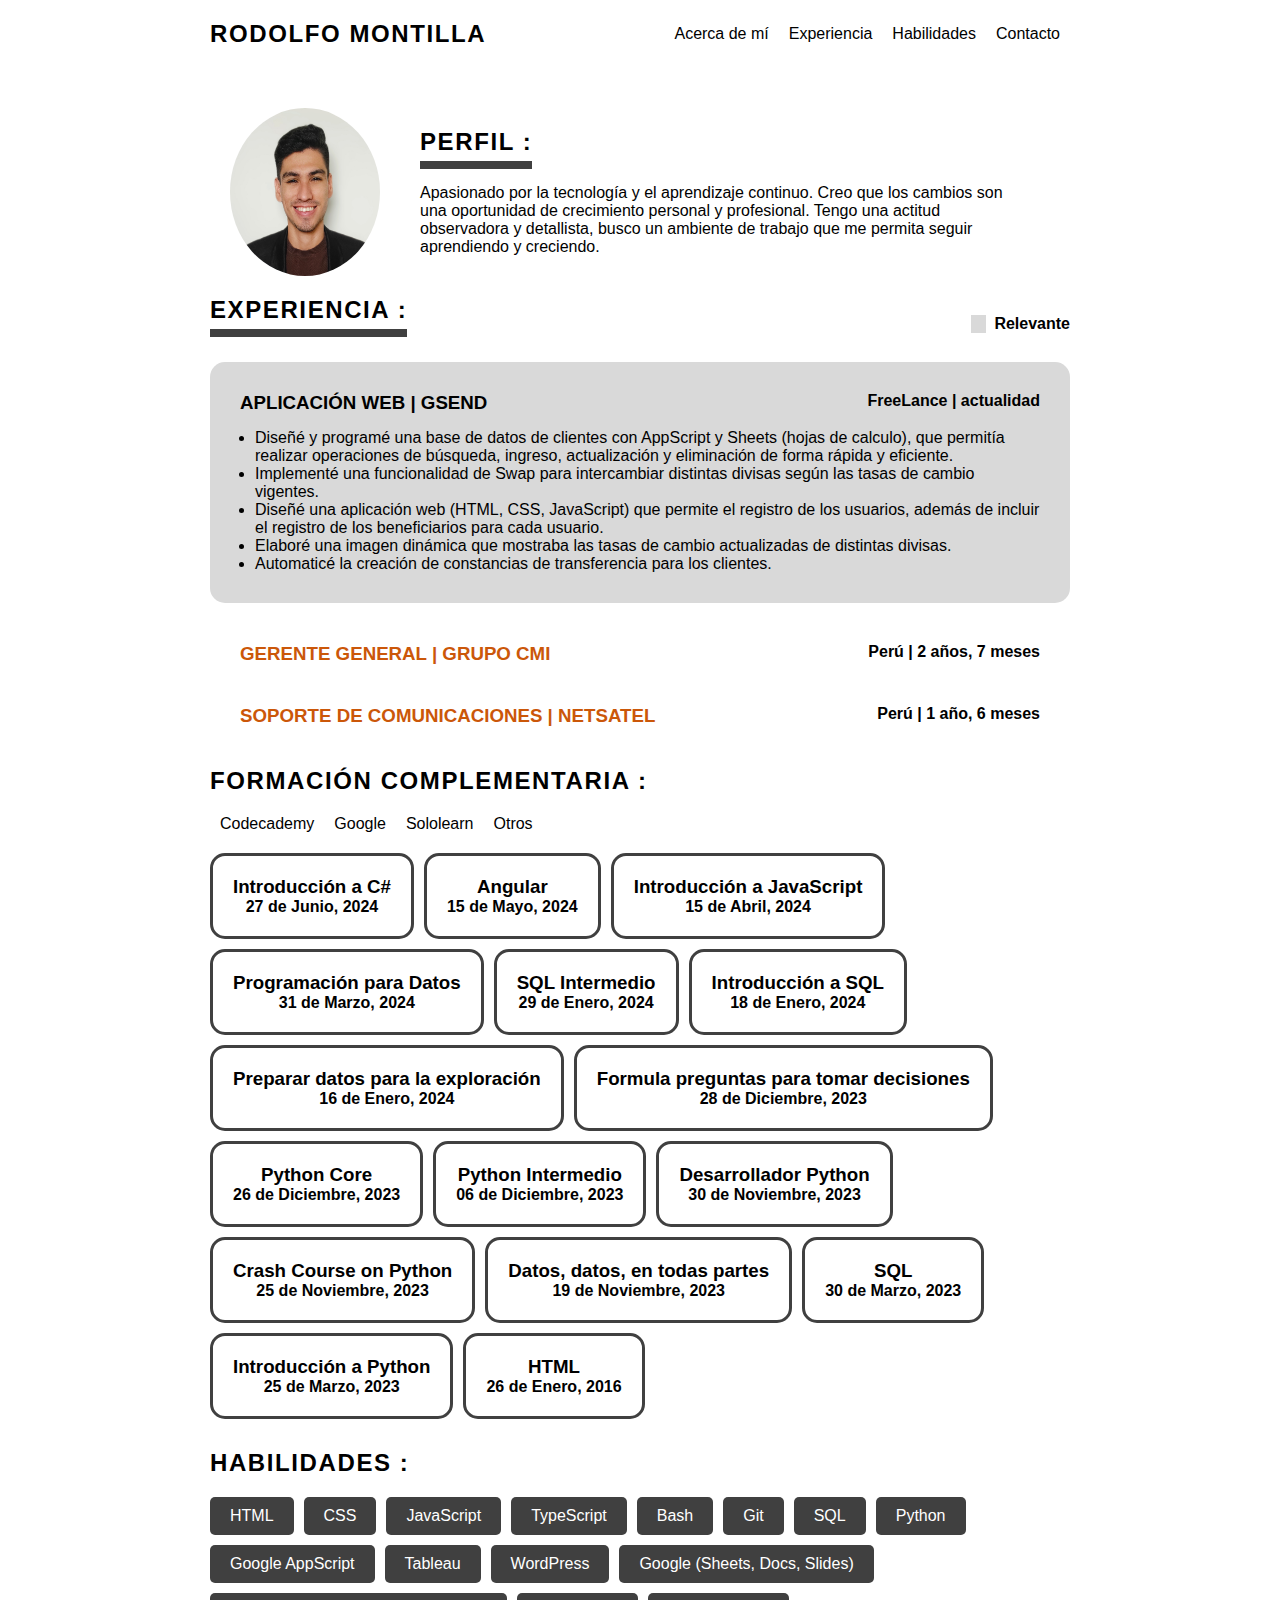
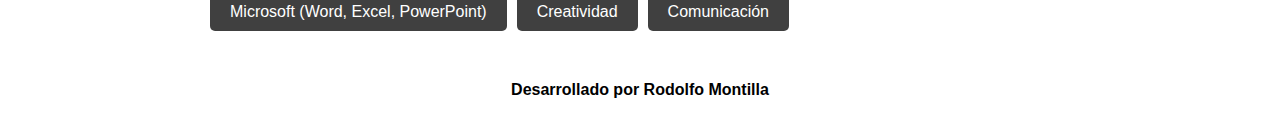
==== index.html @ 0d10281f "v1.0" ====
<!DOCTYPE html>
<html lang="en">
<head>
    <meta charset="UTF-8">
    <meta name="viewport" content="width=device-width, initial-scale=1.0">
    <link rel="stylesheet" href="folder/style.css">
    <script src="script.js" defer></script>
    <title>Portafolio - Rodolfo Montilla</title>
</head>
<body>

    <header>
        <h2 class="logo">Rodolfo Montilla</h2>
        <nav>
            <ul>
                <li>Acerca de mí</li>
                <li>Experiencia</li>
                <li>Habilidades</li>
                <li>Contacto</li>
            </ul>
        </nav>
    </header>

    <main>
        <section id="perfil">
            <div class="container-perfil">
                <img class="foto-perfil" src="folder/images/perfil.jpg" alt="Foto de Perfil de Rodolfo Montilla">
                <div class="texto-perfil">
                    <h2>Perfil  :</h2>
                    <p>Apasionado por la tecnología y el aprendizaje continuo. Creo que los cambios son una oportunidad de crecimiento 
                        personal y profesional. Tengo una actitud observadora y detallista, busco un ambiente de trabajo que me permita 
                        seguir aprendiendo y creciendo.
                    </p>
                </div>
            </div>
        </section>

        <section id="experiencia">
            <div class="container-experiencia">
                <div class="experiencia-relevancia">
                    <h2>Experiencia  :</h2>
                    <h4>Relevante</h4>
                </div>
                <div class="experiencia-profesional relevante">
                    <div class="titulo-experiencia">
                        <h3>Aplicación Web | Gsend</h3>
                        <h4>FreeLance | actualidad</h4>
                    </div>

                    <ul>
                        <li>Diseñé y programé una base de datos de clientes con AppScript y Sheets (hojas
                            de calculo), que permitía realizar operaciones de búsqueda, ingreso,
                            actualización y eliminación de forma rápida y eficiente.</li>
                        <li>Implementé una funcionalidad de Swap para intercambiar distintas divisas
                            según las tasas de cambio vigentes.</li>
                        <li>Diseñé una aplicación web (HTML, CSS, JavaScript) que permite el registro de
                            los usuarios, además de incluir el registro de los beneficiarios para cada usuario.</li>
                        <li>Elaboré una imagen dinámica que mostraba las tasas de cambio actualizadas de
                            distintas divisas.</li>
                        <li>Automaticé la creación de constancias de transferencia para los clientes.</li> 
                    </ul>
                </div>

                <div class="experiencia-profesional">
                    <div class="titulo-experiencia">
                        <h3>Gerente General | Grupo CMI</h3>
                        <h4>Perú | 2 años, 7 meses</h4>
                    </div>

                    <ul>
                        <li>Dirigí la gestión integral de la empresa.</li>
                        <li>Desarrollé la imagen corporativa de la empresa (logo) y el contenido gráfico
                            (Photoshop), creando el sitio web (WordPress, HTML, CSS) y las redes sociales.</li>
                        <li>Controlé los gastos, elaboré cotizaciones, y diseñé una base de datos en hojas
                            de cálculo y formularios de Google Apps con programación en AppScript.</li>
                        <li>Identifiqué y contacté con fabricantes y clientes potenciales.</li>
                        <li>Implementé un sistema de envío automatizado de correos electrónicos.</li> 
                        <li>Analicé oportunidades de crecimiento y diseñé estrategias de marketing.</li> 
                    </ul>
                </div>

                <div class="experiencia-profesional">

                    <div class="titulo-experiencia">
                        <h3>Soporte de Comunicaciones | Netsatel</h3>
                        <h4>Perú | 1 año, 6 meses</h4>
                    </div>
                   
                    <ul>
                        <li>Trabajé como encargado de soporte de redes y telefonía a nivel físico.</li>
                        <li>Atendí, hice seguimiento e informé sobre las incidencias y solicitudes de los
                            usuarios, garantizando su satisfacción.</li>
                        <li>Supervisé el funcionamiento de la red y los equipos telefónicos.</li>
                        <li>Mantuve el orden y la limpieza de los cuartos de comunicaciones de Interbank,
                            siguiendo los protocolos establecidos.</li>
                        <li>Capacité al nuevo personal en el uso de las redes y la telefonía del banco.</li> 
                    </ul>
                </div>
            </div>
        </section>



<section id="complementaria">

    <h2>Formación Complementaria  :</h2>

    <nav id="menu-complementaria">
        <ul>
            <li>Codecademy</li>
            <li>Google</li>
            <li>Sololearn</li>
            <li>Otros</li>
        </ul>
    </nav>
            
    <div class="container-complementaria">
        <a href="#">
            <div class="estudio-complementario">
                <h3>Introducción a C#</h3>
                <h4>27 de Junio, 2024</h4>
            </div>
        </a>

        <a href="#">
            <div class="estudio-complementario">
                <h3>Angular</h3>
                <h4>15 de Mayo, 2024</h4>
            </div>
        </a>

        <a href="#">
            <div class="estudio-complementario">
                <h3>Introducción a JavaScript</h3>
                <h4>15 de Abril, 2024</h4>
            </div>
        </a>

        <a href="#">
            <div class="estudio-complementario">
                <h3>Programación para Datos</h3>
                <h4>31 de Marzo, 2024</h4>
            </div>
        </a>

        <a href="#">
            <div class="estudio-complementario">
                <h3>SQL Intermedio</h3>
                <h4>29 de Enero, 2024</h4>
            </div>
        </a>

        <a href="#">
            <div class="estudio-complementario">
                <h3>Introducción a SQL</h3>
                <h4>18 de Enero, 2024</h4>
            </div>
        </a>

        <a href="#">
            <div class="estudio-complementario">
                <h3>Preparar datos para la exploración</h3>
                <h4>16 de Enero, 2024</h4>
            </div>
        </a>

        <a href="#">
            <div class="estudio-complementario">
                <h3>Formula preguntas para tomar decisiones</h3>
                <h4>28 de Diciembre, 2023</h4>
            </div>
        </a>

        <a href="#">
            <div class="estudio-complementario">
                <h3>Python Core</h3>
                <h4>26 de Diciembre, 2023</h4>
            </div>
        </a>

        <a href="#">
            <div class="estudio-complementario">
                <h3>Python Intermedio</h3>
                <h4>06 de Diciembre, 2023</h4>
            </div>
        </a>

        <a href="#">
            <div class="estudio-complementario">
                <h3>Desarrollador Python</h3>
                <h4>30 de Noviembre, 2023</h4>
            </div>
        </a>

        <a href="#">
            <div class="estudio-complementario">
                <h3>Crash Course on Python</h3>
                <h4>25 de Noviembre, 2023</h4>
            </div>
        </a>

        <a href="#">
            <div class="estudio-complementario">
                <h3>Datos, datos, en todas partes</h3>
                <h4>19 de Noviembre, 2023</h4>
            </div>
        </a>

        <a href="#">
        <div class="estudio-complementario">
            <h3>SQL</h3>
            <h4>30 de Marzo, 2023</h4>  
        </div>
        </a>

        <a href="#">
            <div class="estudio-complementario">
                <h3>Introducción a Python</h3>
                <h4>25 de Marzo, 2023</h4>
            </div>
        </a>

        <a href="#">
        <div class="estudio-complementario">
            <h3>HTML</h3>
            <h4>26 de Enero, 2016</h4>
        </div>
        </a>

    </div>


</section>



        <section id="habilidades">
            <div class="container-habilidades">
                <h2>Habilidades  :</h2>
                <ul>
                    <li>HTML</li>
                    <li>CSS</li>
                    <li>JavaScript</li>
                    <li>TypeScript</li>
                    <li>Bash</li>
                    <li>Git</li>
                    <li>SQL</li>
                    <li>Python</li>
                    <li>Google AppScript</li>
                    <li>Tableau</li>
                    <li>WordPress</li>
                    <li>Google (Sheets, Docs, Slides)</li>
                    <li>Microsoft (Word, Excel, PowerPoint)</li>
                    <li>Creatividad</li>
                    <li>Comunicación</li>
                </ul>
            </div>
        </section>
    </main>

    <footer>
        <h4>Desarrollado por Rodolfo Montilla</h4>
    </footer>

    
</body>
</html>
---- folder/style.css ----
* {
    padding: 0;
    margin: 0;
    box-sizing: border-box;
    font-family: 'Gill Sans', 'Gill Sans MT', Calibri, 'Trebuchet MS', sans-serif;
}

body {
    max-width: 900px;
    margin: 0 auto;
}

main {
    padding: 20px;
}

.logo {
    border-bottom: 0px;
    margin-bottom: 0px;
    padding-bottom: 0px;
}

h2 {
    text-transform: uppercase;
    margin-bottom: 15px;
    display: inline-block;
    letter-spacing: 0.1rem;
    border-bottom: 8px solid #404040;
    padding-bottom: 5px;
}

header {
    display: flex;
    justify-content: space-between;
    padding: 20px;
}

nav {
    align-content: center;
}

header nav ul, 
.container-habilidades ul,
#menu-complementaria ul {
    display: flex;
    list-style: none;
    flex-wrap: wrap;
}

header nav ul li, #menu-complementaria ul li {
    padding: 0px 10px;
    cursor: pointer;
}


#perfil {
    padding: 20px;
}

.container-perfil {
    display: flex;
}

.foto-perfil {
    width: 150px;
    border-radius: 50%;
}

.texto-perfil {
    padding: 20px;
    margin-left: 20px;
}

.titulo-experiencia h3 {
    text-transform: uppercase;
    color: #cb5709;
}

.experiencia-profesional.relevante h3 {
    color: #000;
}

.experiencia-relevancia {
    display: flex;
    justify-content: space-between;
    align-items: center;
}

.experiencia-relevancia  h4 {
    padding-left: 8px;
    border-left: 15px solid #d9d9d9;
}


.titulo-experiencia {
    display: flex;
    justify-content: space-between;
}

.experiencia-profesional {
    padding: 20px 30px;
}

.experiencia-profesional.relevante {
    padding: 30px;
    margin-bottom: 20px;
    margin-top: 10px;
}

.experiencia-profesional.relevante ul {
    display: block;
}

.experiencia-profesional ul {
    margin-left: 15px;
    margin-top: 15px;
}

.relevante, .experiencia-profesional.relevante:hover {
    background-color: #d9d9d9;
    border-radius: 15px;
}

.experiencia-profesional:hover {
    background-color: #f0f0f0;
    border-radius: 15px;
    
}

.experiencia-profesional:hover {
    cursor: pointer;
}

#menu-complementaria {
    margin-bottom: 20px;
}

#complementaria h2 {
    margin-top: 20px;
    border-bottom: 0px;
}

.container-complementaria {
    display: flex;
    flex-wrap: wrap;
}

/* #complementaria h2 {
    display: inline-block;
} */


.estudio-complementario {
    text-align: center;
    padding: 20px;
    border-radius: 15px;
    border: 3px solid #404040;
    margin-right: 10px;
    margin-bottom: 10px;
    cursor: pointer;
}

.container-complementaria a {
    text-decoration: none;
    color: #000;
}




.container-habilidades ul li {
    padding: 10px 20px;
    background-color: #404040;
    border-radius: 5px;
    margin-right: 10px;
    margin-bottom: 10px;
    color: white;
}

.container-habilidades h2 {
    border-bottom: 0px;
    margin-top: 20px;
}

.experiencia-profesional ul {
    display: none;
}


footer {
    text-align: center;
    padding: 20px;
}
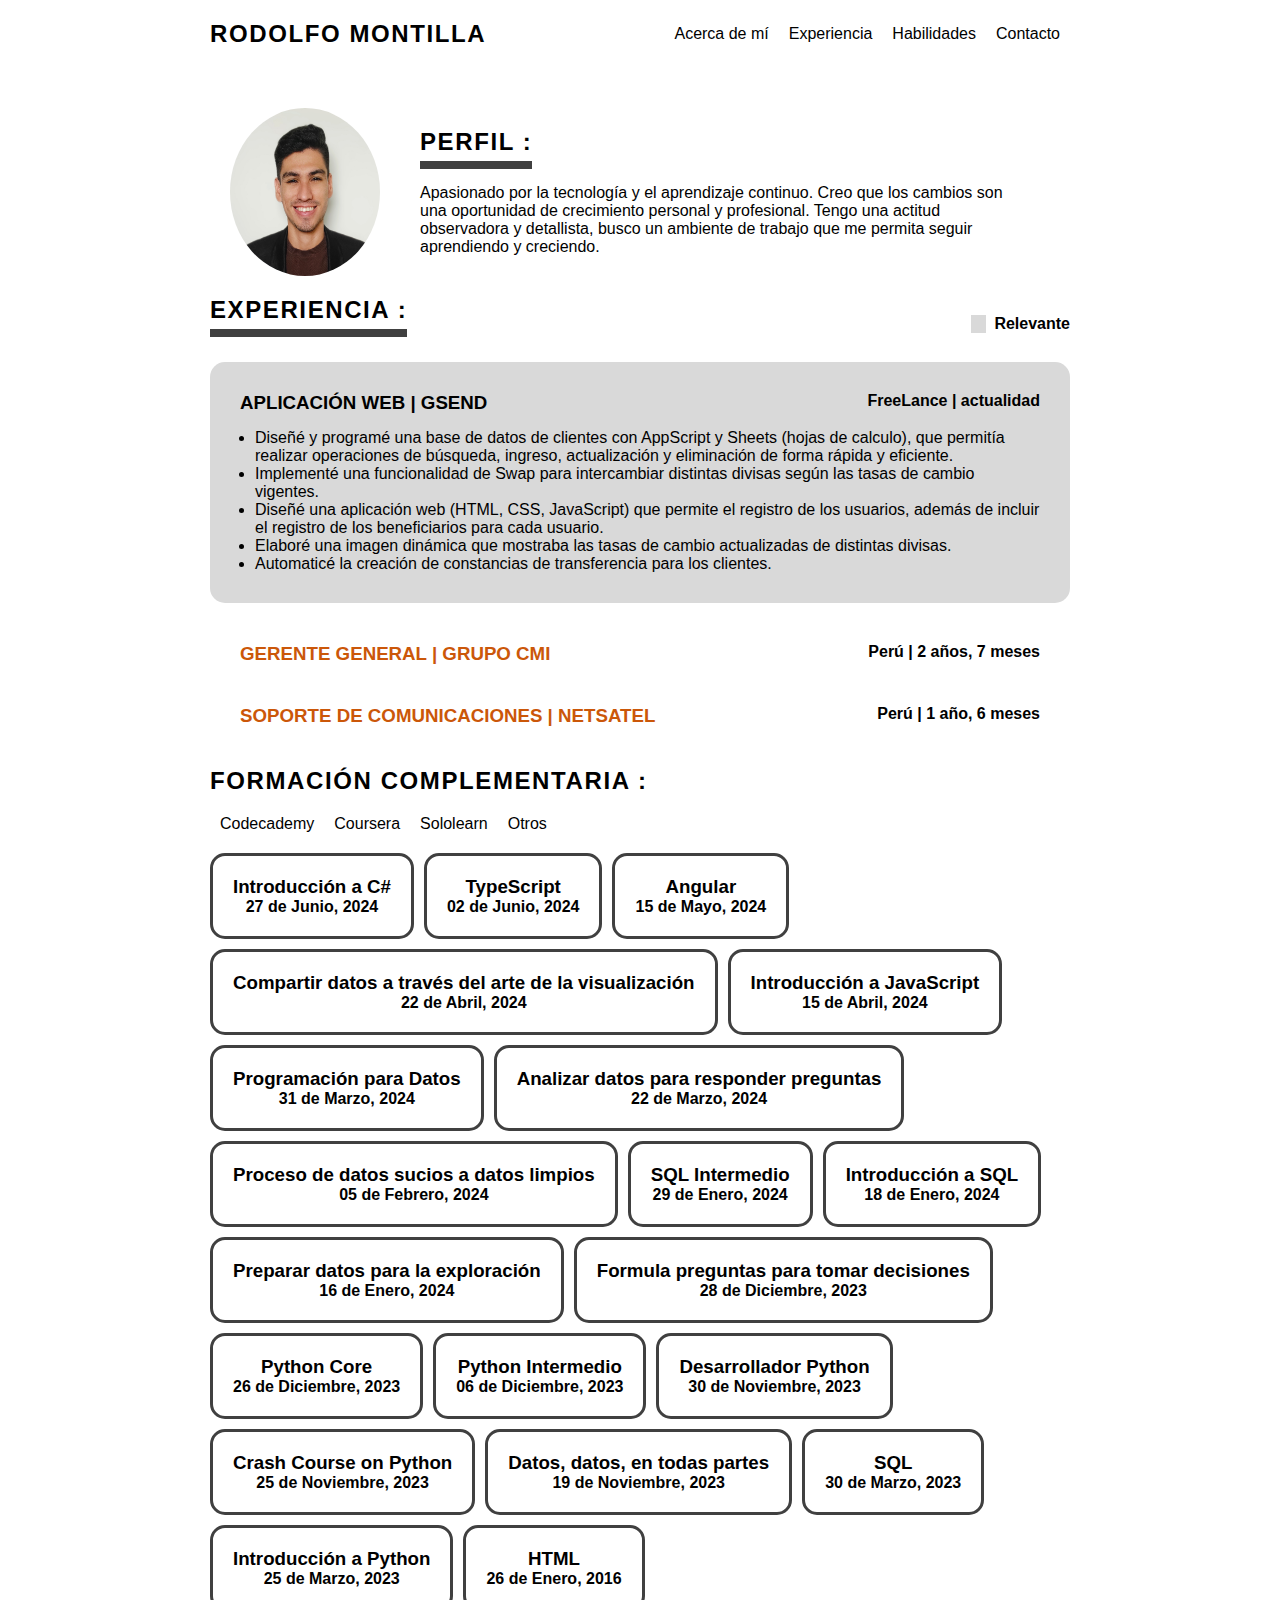
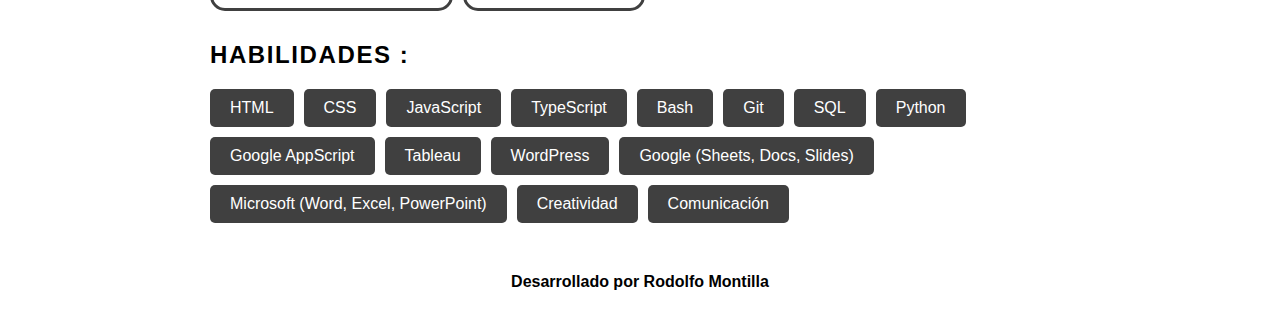
==== commit d6a166fa: "versión 1.1" ====
--- a/index.html
+++ b/index.html
@@ -107,120 +107,148 @@
 
     <nav id="menu-complementaria">
         <ul>
-            <li>Codecademy</li>
-            <li>Google</li>
-            <li>Sololearn</li>
-            <li>Otros</li>
+            <li id="codecademy">Codecademy</li>
+            <li id="coursera">Coursera</li>
+            <li id="sololearn">Sololearn</li>
+            <li id="otros">Otros</li>
         </ul>
     </nav>
             
     <div class="container-complementaria">
-        <a href="#">
+        <a target="_blank" href="https://www.sololearn.com/certificates/CC-EIGSNXME">
             <div class="estudio-complementario">
                 <h3>Introducción a C#</h3>
                 <h4>27 de Junio, 2024</h4>
             </div>
         </a>
 
-        <a href="#">
+        <a target="_blank" href="https://www.codecademy.com/profiles/rodolmontilla/certificates/56fb1e71303e37b643bb1905f31c8a09">
+            <div class="estudio-complementario">
+                <h3>TypeScript</h3>
+                <h4>02 de Junio, 2024</h4>
+            </div>
+        </a>
+
+        <a target="_blank" href="https://www.sololearn.com/certificates/CC-NRD8K6A6">
             <div class="estudio-complementario">
                 <h3>Angular</h3>
                 <h4>15 de Mayo, 2024</h4>
             </div>
         </a>
 
-        <a href="#">
+        <a target="_blank" href="https://www.coursera.org/account/accomplishments/verify/Q3Q726B2TE8D">
+            <div class="estudio-complementario">
+                <h3>Compartir datos a través del arte de la visualización</h3>
+                <h4>22 de Abril, 2024</h4>
+            </div>
+        </a>
+
+        <a target="_blank" href="https://www.sololearn.com/certificates/CC-JFF8JDEP">
             <div class="estudio-complementario">
                 <h3>Introducción a JavaScript</h3>
                 <h4>15 de Abril, 2024</h4>
             </div>
         </a>
 
-        <a href="#">
+        <a target="_blank" href="https://www.sololearn.com/certificates/CC-8ZNQIHUH">
             <div class="estudio-complementario">
                 <h3>Programación para Datos</h3>
                 <h4>31 de Marzo, 2024</h4>
             </div>
         </a>
 
-        <a href="#">
+        <a target="_blank" href="https://www.coursera.org/account/accomplishments/verify/UU84M3MKDEZA">
+            <div class="estudio-complementario">
+                <h3>Analizar datos para responder preguntas</h3>
+                <h4>22 de Marzo, 2024</h4>
+            </div>
+        </a>
+
+        <a target="_blank" href="https://www.coursera.org/account/accomplishments/verify/ZMFV5WSA7Z4N">
+            <div class="estudio-complementario">
+                <h3>Proceso de datos sucios a datos limpios</h3>
+                <h4>05 de Febrero, 2024</h4>
+            </div>
+        </a>
+
+        <a target="_blank" href="https://www.sololearn.com/certificates/CC-ARKXKBQH">
             <div class="estudio-complementario">
                 <h3>SQL Intermedio</h3>
                 <h4>29 de Enero, 2024</h4>
             </div>
         </a>
 
-        <a href="#">
+        <a target="_blank" href="https://www.sololearn.com/certificates/CC-GHW2H26Q">
             <div class="estudio-complementario">
                 <h3>Introducción a SQL</h3>
                 <h4>18 de Enero, 2024</h4>
             </div>
         </a>
 
-        <a href="#">
+        <a target="_blank" href="https://www.coursera.org/account/accomplishments/verify/2D5DKQZBN3AZ">
             <div class="estudio-complementario">
                 <h3>Preparar datos para la exploración</h3>
                 <h4>16 de Enero, 2024</h4>
             </div>
         </a>
 
-        <a href="#">
+        <a target="_blank" href="https://www.coursera.org/account/accomplishments/verify/9M93YSNENLYQ">
             <div class="estudio-complementario">
                 <h3>Formula preguntas para tomar decisiones</h3>
                 <h4>28 de Diciembre, 2023</h4>
             </div>
         </a>
 
-        <a href="#">
+        <a target="_blank" href="https://www.sololearn.com/certificates/CC-SHXHXZAS">
             <div class="estudio-complementario">
                 <h3>Python Core</h3>
                 <h4>26 de Diciembre, 2023</h4>
             </div>
         </a>
 
-        <a href="#">
+        <a target="_blank" href="https://www.sololearn.com/certificates/CC-M4W8SXFF">
             <div class="estudio-complementario">
                 <h3>Python Intermedio</h3>
                 <h4>06 de Diciembre, 2023</h4>
             </div>
         </a>
 
-        <a href="#">
+        <a target="_blank" href="https://www.sololearn.com/certificates/CC-IREGNUO1">
             <div class="estudio-complementario">
                 <h3>Desarrollador Python</h3>
                 <h4>30 de Noviembre, 2023</h4>
             </div>
         </a>
 
-        <a href="#">
+        <a target="_blank" href="https://www.coursera.org/account/accomplishments/verify/JW64PMCECY86">
             <div class="estudio-complementario">
                 <h3>Crash Course on Python</h3>
                 <h4>25 de Noviembre, 2023</h4>
             </div>
         </a>
 
-        <a href="#">
+        <a target="_blank" href="https://www.coursera.org/account/accomplishments/verify/F7FWPYCZB2WH">
             <div class="estudio-complementario">
                 <h3>Datos, datos, en todas partes</h3>
                 <h4>19 de Noviembre, 2023</h4>
             </div>
         </a>
 
-        <a href="#">
+        <a target="_blank" href="https://www.sololearn.com/certificates/CT-8DVIBKUZ">
         <div class="estudio-complementario">
             <h3>SQL</h3>
             <h4>30 de Marzo, 2023</h4>  
         </div>
         </a>
 
-        <a href="#">
+        <a target="_blank" href="https://www.sololearn.com/certificates/CC-JYZOKAPE">
             <div class="estudio-complementario">
                 <h3>Introducción a Python</h3>
                 <h4>25 de Marzo, 2023</h4>
             </div>
         </a>
 
-        <a href="#">
+        <a target="_blank" href="https://www.sololearn.com/certificates/CT-YKANKTVF">
         <div class="estudio-complementario">
             <h3>HTML</h3>
             <h4>26 de Enero, 2016</h4>
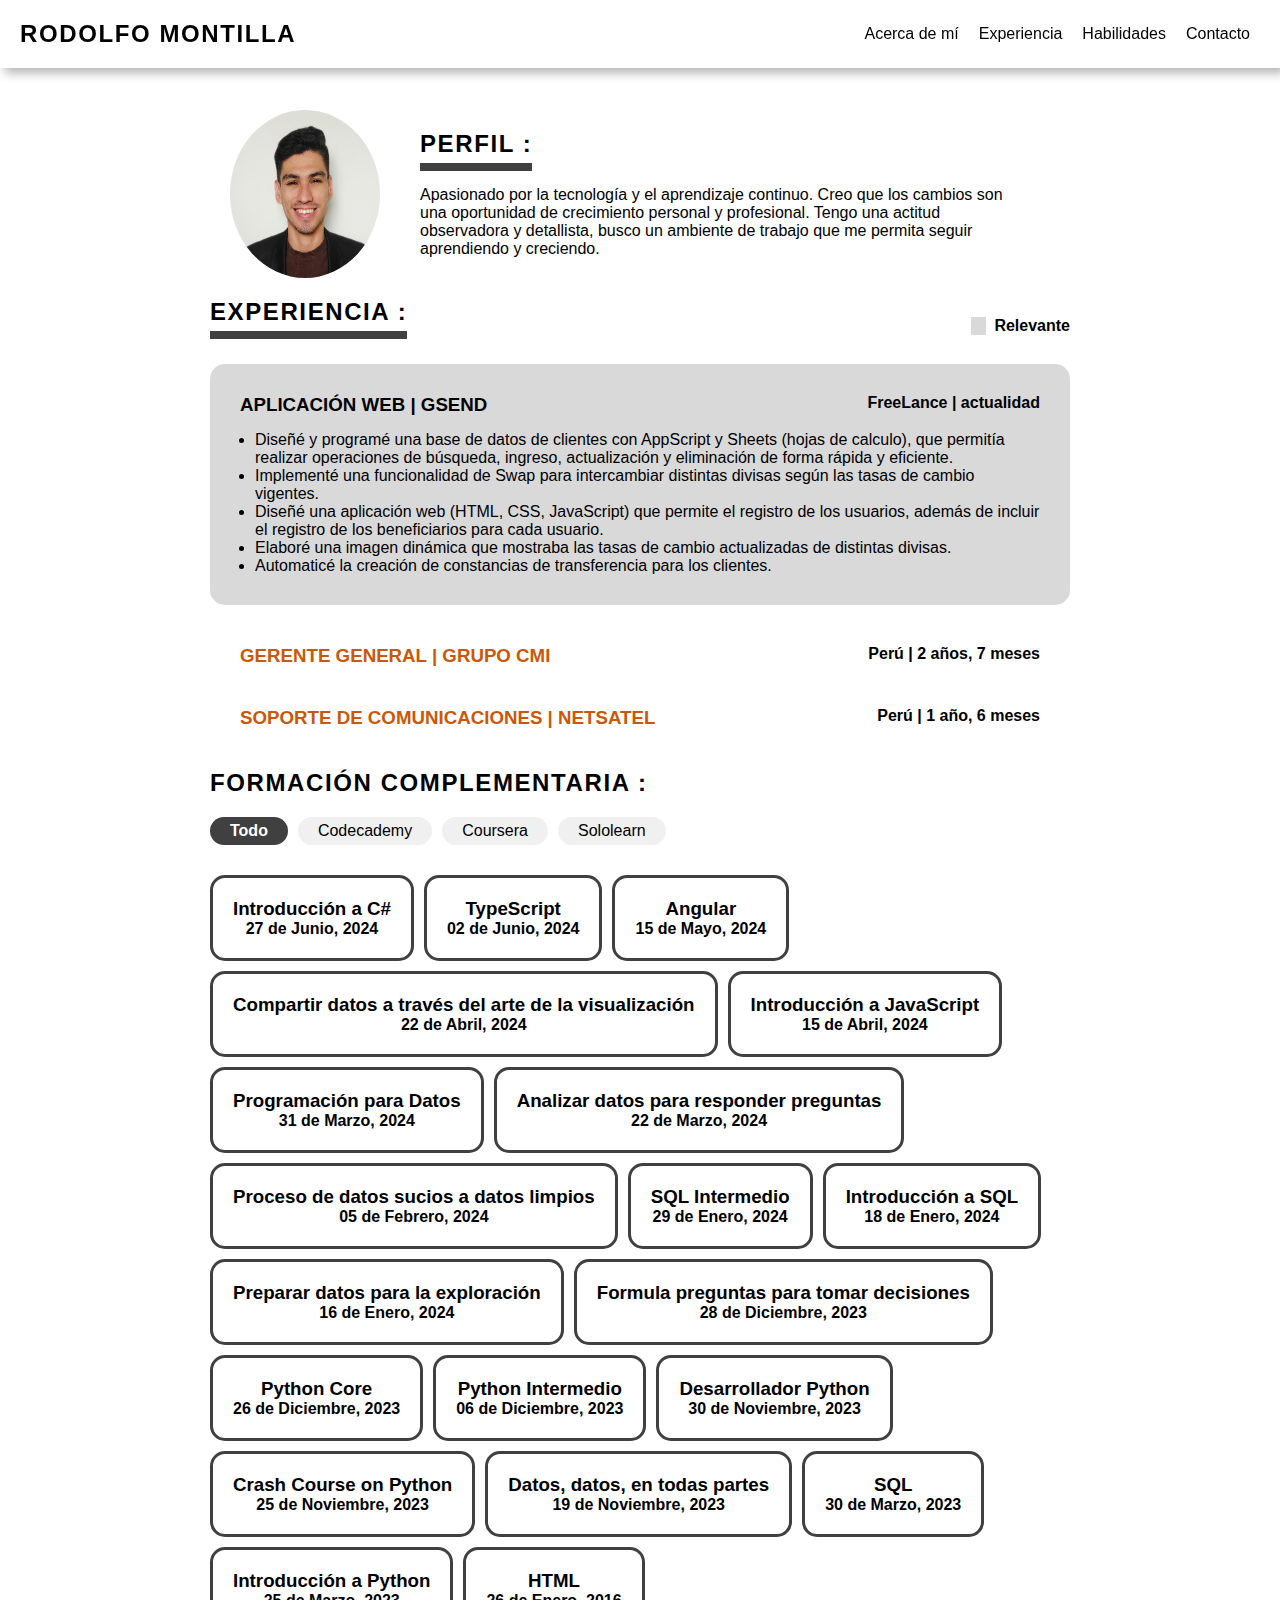
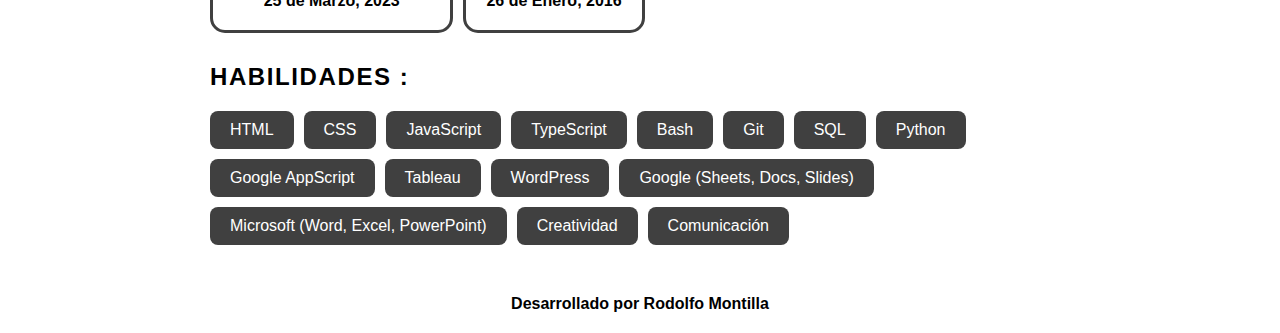
==== commit 07b1b66c: "v1.3 cambios agregados" ====
--- a/index.html
+++ b/index.html
@@ -13,10 +13,10 @@
         <h2 class="logo">Rodolfo Montilla</h2>
         <nav>
             <ul>
-                <li>Acerca de mí</li>
-                <li>Experiencia</li>
-                <li>Habilidades</li>
-                <li>Contacto</li>
+                <a href="#"><li>Acerca de mí</li></a>
+                <a href="#experiencia"><li>Experiencia</li></a>
+                <a href="#habilidades"><li>Habilidades</li></a>
+                <a href="#"><li>Contacto</li></a>
             </ul>
         </nav>
     </header>
@@ -107,10 +107,10 @@
 
     <nav id="menu-complementaria">
         <ul>
-            <li id="codecademy">Codecademy</li>
-            <li id="coursera">Coursera</li>
-            <li id="sololearn">Sololearn</li>
-            <li id="otros">Otros</li>
+            <li id="todo" class="selector-menu">Todo</li>
+            <li id="codecademy" class="no-selector-menu">Codecademy</li>
+            <li id="coursera" class="no-selector-menu">Coursera</li>
+            <li id="sololearn" class="no-selector-menu">Sololearn</li>
         </ul>
     </nav>
             
--- a/folder/style.css
+++ b/folder/style.css
@@ -8,6 +8,8 @@
 body {
     max-width: 900px;
     margin: 0 auto;
+    position: relative;
+    top: 70px;
 }
 
 main {
@@ -33,6 +35,13 @@
     display: flex;
     justify-content: space-between;
     padding: 20px;
+    position: fixed;
+    width: 100%;
+    left: 0;
+    top: 0;
+    background-color: #fff;
+    box-shadow: 5px 5px 10px rgba(0, 0, 0, 0.3);
+    z-index: 100;
 }
 
 nav {
@@ -160,18 +169,35 @@
     cursor: pointer;
 }
 
-.container-complementaria a {
+.container-complementaria a, nav ul a {
     text-decoration: none;
     color: #000;
 }
 
+#menu-complementaria ul li {
+    padding: 5px 20px;
+    /* color: #000; */
+    margin-right: 10px;
+    border-radius: 16px;
+    margin-bottom: 10px;
+}
+
+.selector-menu {
+    color: #fff;
+    background-color: #404040;
+    font-weight: bold;
+}
+
+.no-selector-menu {
+    background-color: #f0f0f0;
+}
 
 
 
 .container-habilidades ul li {
     padding: 10px 20px;
     background-color: #404040;
-    border-radius: 5px;
+    border-radius: 8px;
     margin-right: 10px;
     margin-bottom: 10px;
     color: white;
@@ -193,4 +219,29 @@
 }
 
 
-
+@media only screen and (max-width: 872px){
+    .container-perfil {
+      display: block;
+      text-align: center;
+    }
+
+}
+
+@media only screen and (max-width: 640px){
+    .titulo-experiencia {
+      display: block;
+    }
+    .estudio-complementario h4 {
+        display: none;
+    }
+
+
+
+}
+
+@media only screen and (max-width: 500px){
+    h2 {
+        font-size: 1.3rem;
+    }
+
+}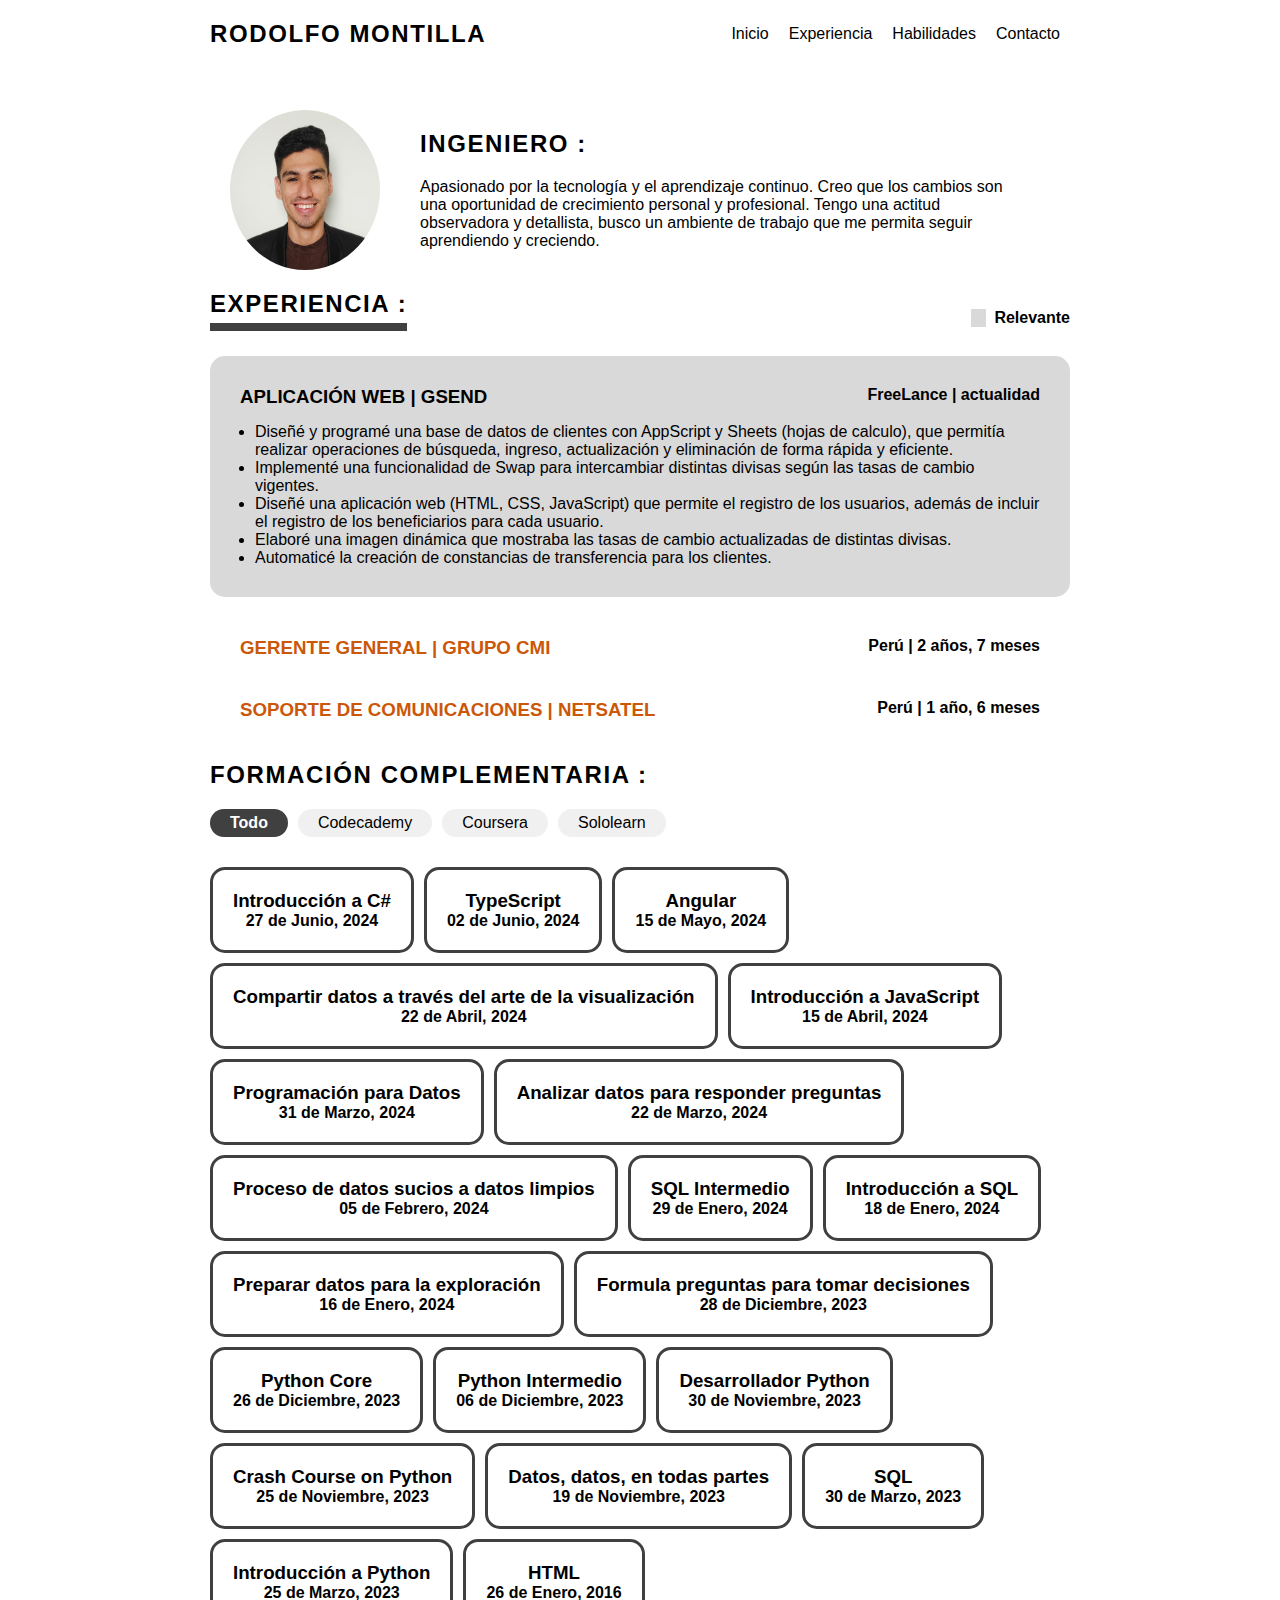
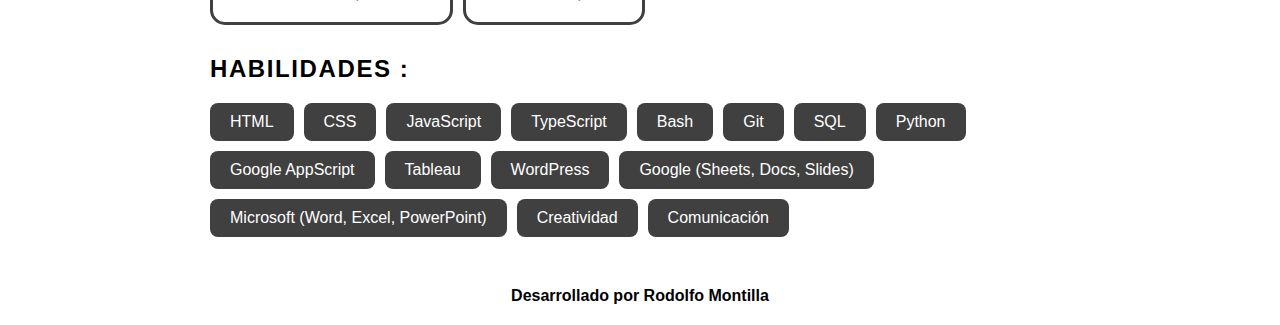
==== commit 308993f7: "v1.4 incluye hoja de contacto" ====
--- a/index.html
+++ b/index.html
@@ -13,10 +13,10 @@
         <h2 class="logo">Rodolfo Montilla</h2>
         <nav>
             <ul>
-                <a href="#"><li>Acerca de mí</li></a>
+                <a href="#"><li>Inicio</li></a>
                 <a href="#experiencia"><li>Experiencia</li></a>
                 <a href="#habilidades"><li>Habilidades</li></a>
-                <a href="#"><li>Contacto</li></a>
+                <a href="contacto.html"><li>Contacto</li></a>
             </ul>
         </nav>
     </header>
@@ -26,7 +26,7 @@
             <div class="container-perfil">
                 <img class="foto-perfil" src="folder/images/perfil.jpg" alt="Foto de Perfil de Rodolfo Montilla">
                 <div class="texto-perfil">
-                    <h2>Perfil  :</h2>
+                    <h2>Ingeniero  :</h2>
                     <p>Apasionado por la tecnología y el aprendizaje continuo. Creo que los cambios son una oportunidad de crecimiento 
                         personal y profesional. Tengo una actitud observadora y detallista, busco un ambiente de trabajo que me permita 
                         seguir aprendiendo y creciendo.
--- a/folder/style.css
+++ b/folder/style.css
@@ -31,21 +31,30 @@
     padding-bottom: 5px;
 }
 
+.texto-perfil h2 {
+    border-bottom: 0px;
+}
+
 header {
     display: flex;
     justify-content: space-between;
     padding: 20px;
     position: fixed;
+    max-width: 900px;
     width: 100%;
-    left: 0;
+    /* left: 0; */
     top: 0;
     background-color: #fff;
-    box-shadow: 5px 5px 10px rgba(0, 0, 0, 0.3);
+    /* box-shadow: 5px 5px 10px rgba(0, 0, 0, 0.3); */
     z-index: 100;
 }
 
 nav {
     align-content: center;
+}
+
+header nav ul li:hover {
+    font-weight: bold;
 }
 
 header nav ul, 
@@ -218,6 +227,46 @@
     padding: 20px;
 }
 
+/* ******************* */
+/* estilos de contacto */
+/* ******************* */
+
+.container-contacto {
+    display: flex;
+    justify-content: space-between;
+    flex-wrap: wrap;
+    margin-top: 20px;
+}
+
+.container-contacto h2 {
+    display: block;
+    width: 100%;
+    text-align: center;
+    border-bottom: 0px;
+}
+
+.container-info {
+    display: flex;
+    margin-right: 20px;
+}
+
+.container-info span {
+    font-size: 50px;
+    padding: 20px;
+    color: #cb5709;
+}
+
+.container-info div {
+    padding: 20px 0px;
+}
+
+.container-info div h3 {
+    font-size: 25px;
+}
+
+.container-info div p {
+    font-size: 18px;
+}
 
 @media only screen and (max-width: 872px){
     .container-perfil {
@@ -225,18 +274,30 @@
       text-align: center;
     }
 
+    .container-info {
+        width: 46%;
+    }
+
 }
 
 @media only screen and (max-width: 640px){
+    header {
+        display: block;
+        text-align: center;
+    }
+    body {
+        top: 100px;
+    }
+    header nav ul {
+        margin-top: 10px;
+        justify-content: center;
+    }
     .titulo-experiencia {
       display: block;
     }
     .estudio-complementario h4 {
         display: none;
     }
-
-
-
 }
 
 @media only screen and (max-width: 500px){
@@ -244,4 +305,21 @@
         font-size: 1.3rem;
     }
 
+}
+
+
+
+/* Media de contacto */
+
+@media only screen and (max-width: 570px){
+    .container-contacto {
+        display: block;
+    }
+    .container-info {
+        width: 100%;
+    }
+    .container-info div h3 {
+        font-size: 20px;
+    }
+
 }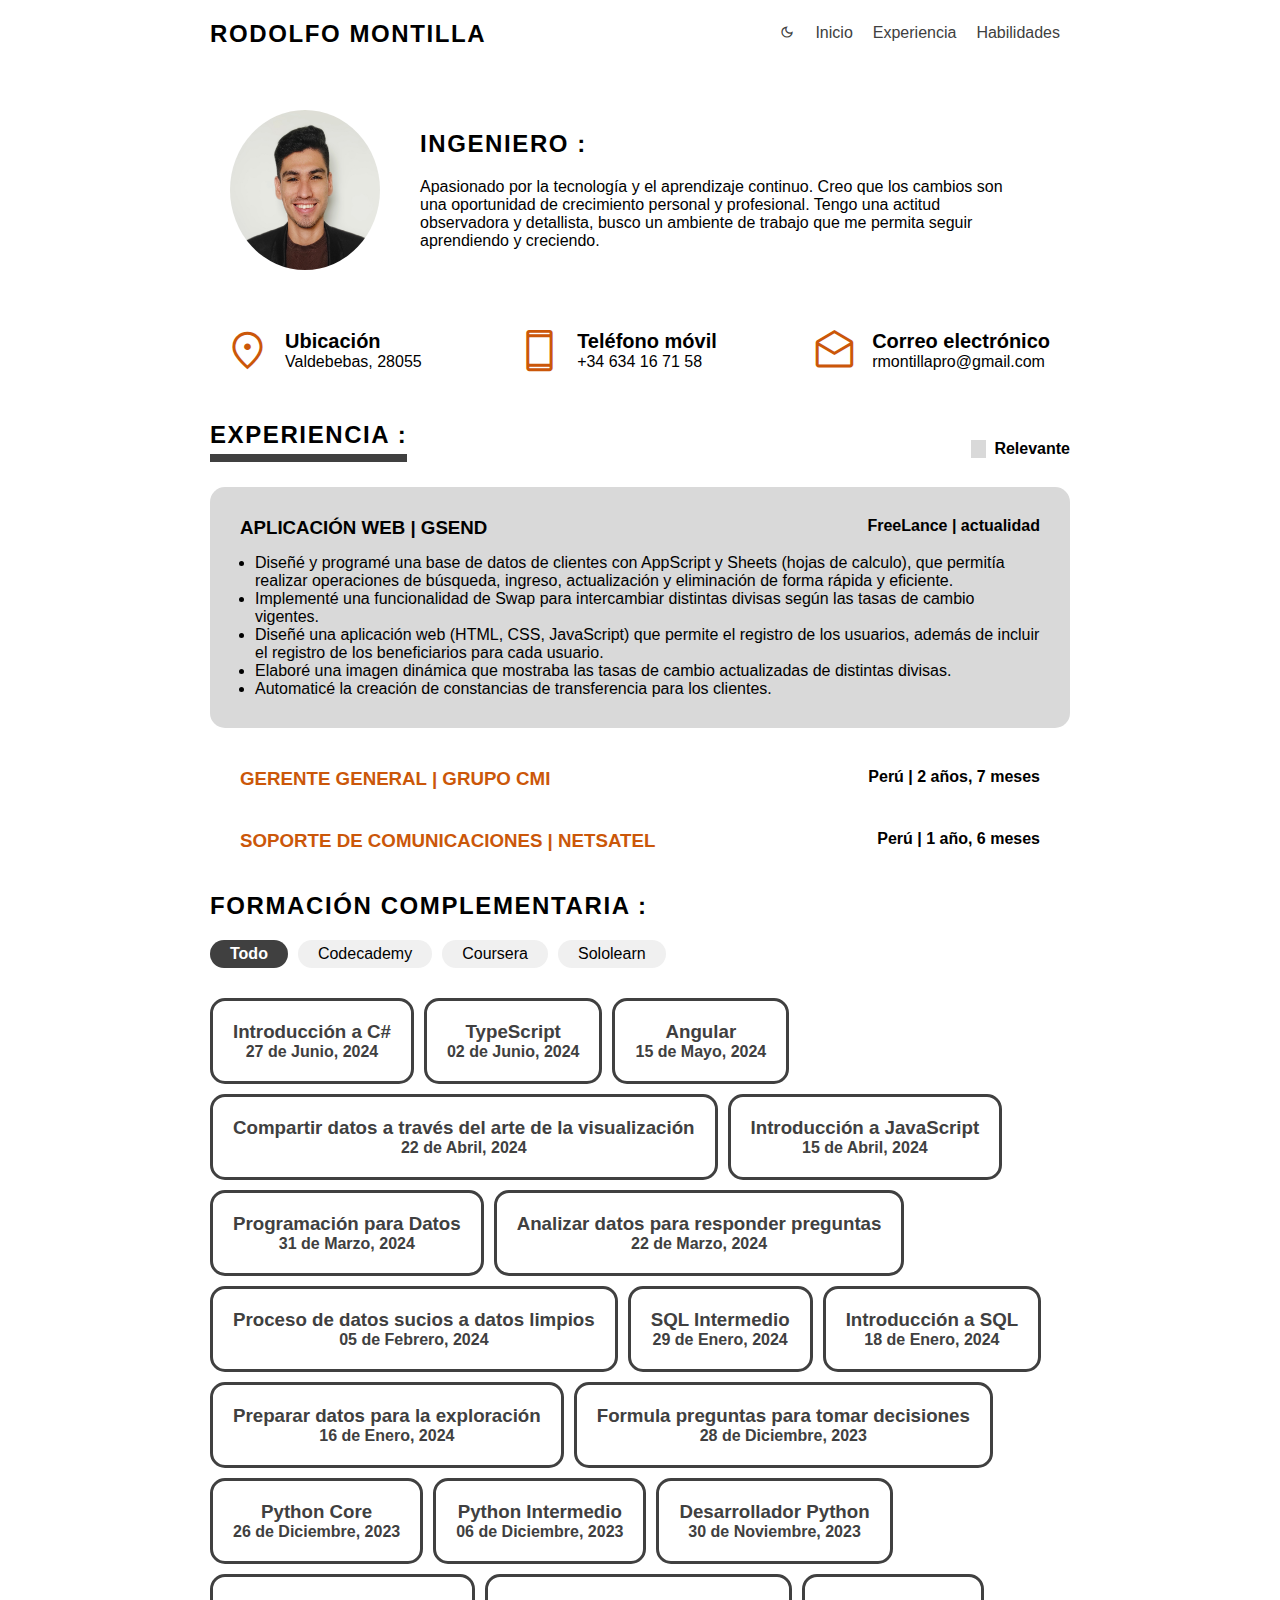
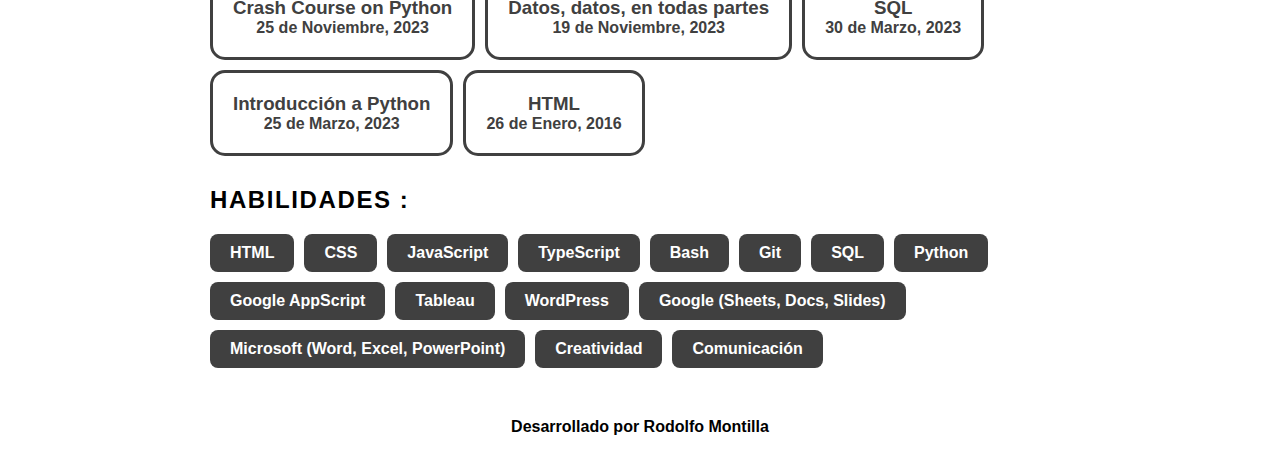
==== commit 8f09c913: "v1.5 se incluye modo oscuro" ====
--- a/index.html
+++ b/index.html
@@ -4,6 +4,7 @@
     <meta charset="UTF-8">
     <meta name="viewport" content="width=device-width, initial-scale=1.0">
     <link rel="stylesheet" href="folder/style.css">
+    <link rel="stylesheet" href="https://fonts.googleapis.com/css2?family=Material+Symbols+Outlined:opsz,wght,FILL,GRAD@20..48,100..700,0..1,-50..200" />
     <script src="script.js" defer></script>
     <title>Portafolio - Rodolfo Montilla</title>
 </head>
@@ -13,10 +14,15 @@
         <h2 class="logo">Rodolfo Montilla</h2>
         <nav>
             <ul>
+                <button id="toggleModeButton" class="material-icons">
+                    <span class="material-symbols-outlined">
+                        dark_mode
+                    </span>
+                </button>
                 <a href="#"><li>Inicio</li></a>
                 <a href="#experiencia"><li>Experiencia</li></a>
                 <a href="#habilidades"><li>Habilidades</li></a>
-                <a href="contacto.html"><li>Contacto</li></a>
+                <!-- <a href="#contacto"><li>Contacto</li></a> -->
             </ul>
         </nav>
     </header>
@@ -32,6 +38,44 @@
                         seguir aprendiendo y creciendo.
                     </p>
                 </div>
+            </div>
+        </section>
+
+        <section id="contacto">
+            <div class="container-contacto">
+
+                <!-- <h2>Información de Contacto</h2> -->
+                
+                <div class="container-info">
+                    <span class="material-symbols-outlined">
+                        location_on
+                    </span>
+                    <div>
+                        <h3>Ubicación</h3>
+                        <p>Valdebebas, 28055</p>
+                    </div>
+                </div>
+
+                <div class="container-info">
+                    <span class="material-symbols-outlined">
+                        smartphone
+                    </span>
+                    <div>
+                        <h3>Teléfono móvil</h3>
+                        <p>+34 634 16 71 58</p>
+                    </div>
+                </div>
+
+                <div class="container-info">
+                    <span class="material-symbols-outlined">
+                        drafts
+                    </span>
+                    <div>
+                        <h3>Correo electrónico</h3>
+                        <p>rmontillapro@gmail.com</p>
+                    </div>
+                </div>
+
             </div>
         </section>
 
--- a/folder/style.css
+++ b/folder/style.css
@@ -1,3 +1,15 @@
+:root {
+    /* variables */
+    --color-fondo: #fff;
+    --color-primario: #404040;
+    --color-secundario: #f0f0f0;
+    --color-relevante: #d9d9d9;
+    --color-texto-selector-menu: #fff;
+    --color-texto-experiencia: #cb5709;
+    --color-texto: #000;
+    --color-texto-fondo: #fff;
+}
+
 * {
     padding: 0;
     margin: 0;
@@ -5,11 +17,31 @@
     font-family: 'Gill Sans', 'Gill Sans MT', Calibri, 'Trebuchet MS', sans-serif;
 }
 
+
+/* Boton de modo oscuro estilos */
+
+/* Estilos generales del botón */
+#toggleModeButton {
+    background-color: transparent;
+    border: none;
+    cursor: pointer;
+    font-size: 16px;
+    color: var(--color-primario); /* Ajusta el color del icono */
+    transition: color 0.3s ease;
+  }
+
+#toggleModeButton .material-symbols-outlined {
+    font-size: 16px;
+    padding: 0px 10px;
+}
+  
 body {
     max-width: 900px;
     margin: 0 auto;
     position: relative;
     top: 70px;
+    background-color: var(--color-fondo);
+    color: var(--color-texto);
 }
 
 main {
@@ -27,7 +59,7 @@
     margin-bottom: 15px;
     display: inline-block;
     letter-spacing: 0.1rem;
-    border-bottom: 8px solid #404040;
+    border-bottom: 8px solid var(--color-primario);
     padding-bottom: 5px;
 }
 
@@ -44,7 +76,7 @@
     width: 100%;
     /* left: 0; */
     top: 0;
-    background-color: #fff;
+    background-color: var(--color-fondo);
     /* box-shadow: 5px 5px 10px rgba(0, 0, 0, 0.3); */
     z-index: 100;
 }
@@ -65,6 +97,10 @@
     flex-wrap: wrap;
 }
 
+header nav ul li {
+    color: var(--color-primario);
+}
+
 header nav ul li, #menu-complementaria ul li {
     padding: 0px 10px;
     cursor: pointer;
@@ -91,11 +127,11 @@
 
 .titulo-experiencia h3 {
     text-transform: uppercase;
-    color: #cb5709;
+    color: var(--color-texto-experiencia);
 }
 
 .experiencia-profesional.relevante h3 {
-    color: #000;
+    color: var(--color-texto);
 }
 
 .experiencia-relevancia {
@@ -106,7 +142,7 @@
 
 .experiencia-relevancia  h4 {
     padding-left: 8px;
-    border-left: 15px solid #d9d9d9;
+    border-left: 15px solid var(--color-relevante);
 }
 
 
@@ -135,12 +171,12 @@
 }
 
 .relevante, .experiencia-profesional.relevante:hover {
-    background-color: #d9d9d9;
+    background-color: var(--color-relevante);
     border-radius: 15px;
 }
 
 .experiencia-profesional:hover {
-    background-color: #f0f0f0;
+    background-color: var(--color-secundario);
     border-radius: 15px;
     
 }
@@ -172,7 +208,7 @@
     text-align: center;
     padding: 20px;
     border-radius: 15px;
-    border: 3px solid #404040;
+    border: 3px solid var(--color-primario);
     margin-right: 10px;
     margin-bottom: 10px;
     cursor: pointer;
@@ -180,7 +216,7 @@
 
 .container-complementaria a, nav ul a {
     text-decoration: none;
-    color: #000;
+    color: var(--color-primario);
 }
 
 #menu-complementaria ul li {
@@ -192,24 +228,25 @@
 }
 
 .selector-menu {
-    color: #fff;
-    background-color: #404040;
+    color: var(--color-texto-selector-menu);
+    background-color: var(--color-primario);
     font-weight: bold;
 }
 
 .no-selector-menu {
-    background-color: #f0f0f0;
+    background-color: var(--color-secundario);
 }
 
 
 
 .container-habilidades ul li {
     padding: 10px 20px;
-    background-color: #404040;
+    background-color: var(--color-primario);
     border-radius: 8px;
     margin-right: 10px;
     margin-bottom: 10px;
-    color: white;
+    color: var(--color-texto-fondo);
+    font-weight: bold;
 }
 
 .container-habilidades h2 {
@@ -236,6 +273,7 @@
     justify-content: space-between;
     flex-wrap: wrap;
     margin-top: 20px;
+    margin-bottom: 30px;
 }
 
 .container-contacto h2 {
@@ -248,12 +286,13 @@
 .container-info {
     display: flex;
     margin-right: 20px;
+    align-items: center;
 }
 
 .container-info span {
-    font-size: 50px;
-    padding: 20px;
-    color: #cb5709;
+    font-size: 45px;
+    padding: 15px;
+    color: var(--color-texto-experiencia);
 }
 
 .container-info div {
@@ -261,11 +300,11 @@
 }
 
 .container-info div h3 {
-    font-size: 25px;
+    font-size: 20px;
 }
 
 .container-info div p {
-    font-size: 18px;
+    font-size: 16px;
 }
 
 @media only screen and (max-width: 872px){
@@ -274,13 +313,20 @@
       text-align: center;
     }
 
-    .container-info {
+    .texto-perfil {
+        margin-left: 0px;
+    }
+
+    .container-contacto {
+        margin-top: 0px;
+    }
+    /* .container-info {
         width: 46%;
-    }
-
-}
-
-@media only screen and (max-width: 640px){
+    } */
+
+}
+
+@media only screen and (max-width: 680px){
     header {
         display: block;
         text-align: center;
@@ -305,6 +351,18 @@
         font-size: 1.3rem;
     }
 
+    .texto-perfil {
+        padding: 20px 0px;
+    }
+
+}
+
+
+@media only screen and (max-width: 400px){
+    header nav ul a, #toggleModeButton {
+        margin-bottom: 10px;
+    }
+
 }
 
 
@@ -312,14 +370,24 @@
 /* Media de contacto */
 
 @media only screen and (max-width: 570px){
-    .container-contacto {
+    /* .container-contacto {
         display: block;
-    }
-    .container-info {
+    } */
+    /* .container-info {
         width: 100%;
-    }
+    } */
     .container-info div h3 {
         font-size: 20px;
     }
 
+}
+
+@media only screen and (max-width: 480px){
+    .container-contacto {
+        margin-left: 20px;
+    }
+    /* .container-info {
+        width: 100%;
+    } */
+
 }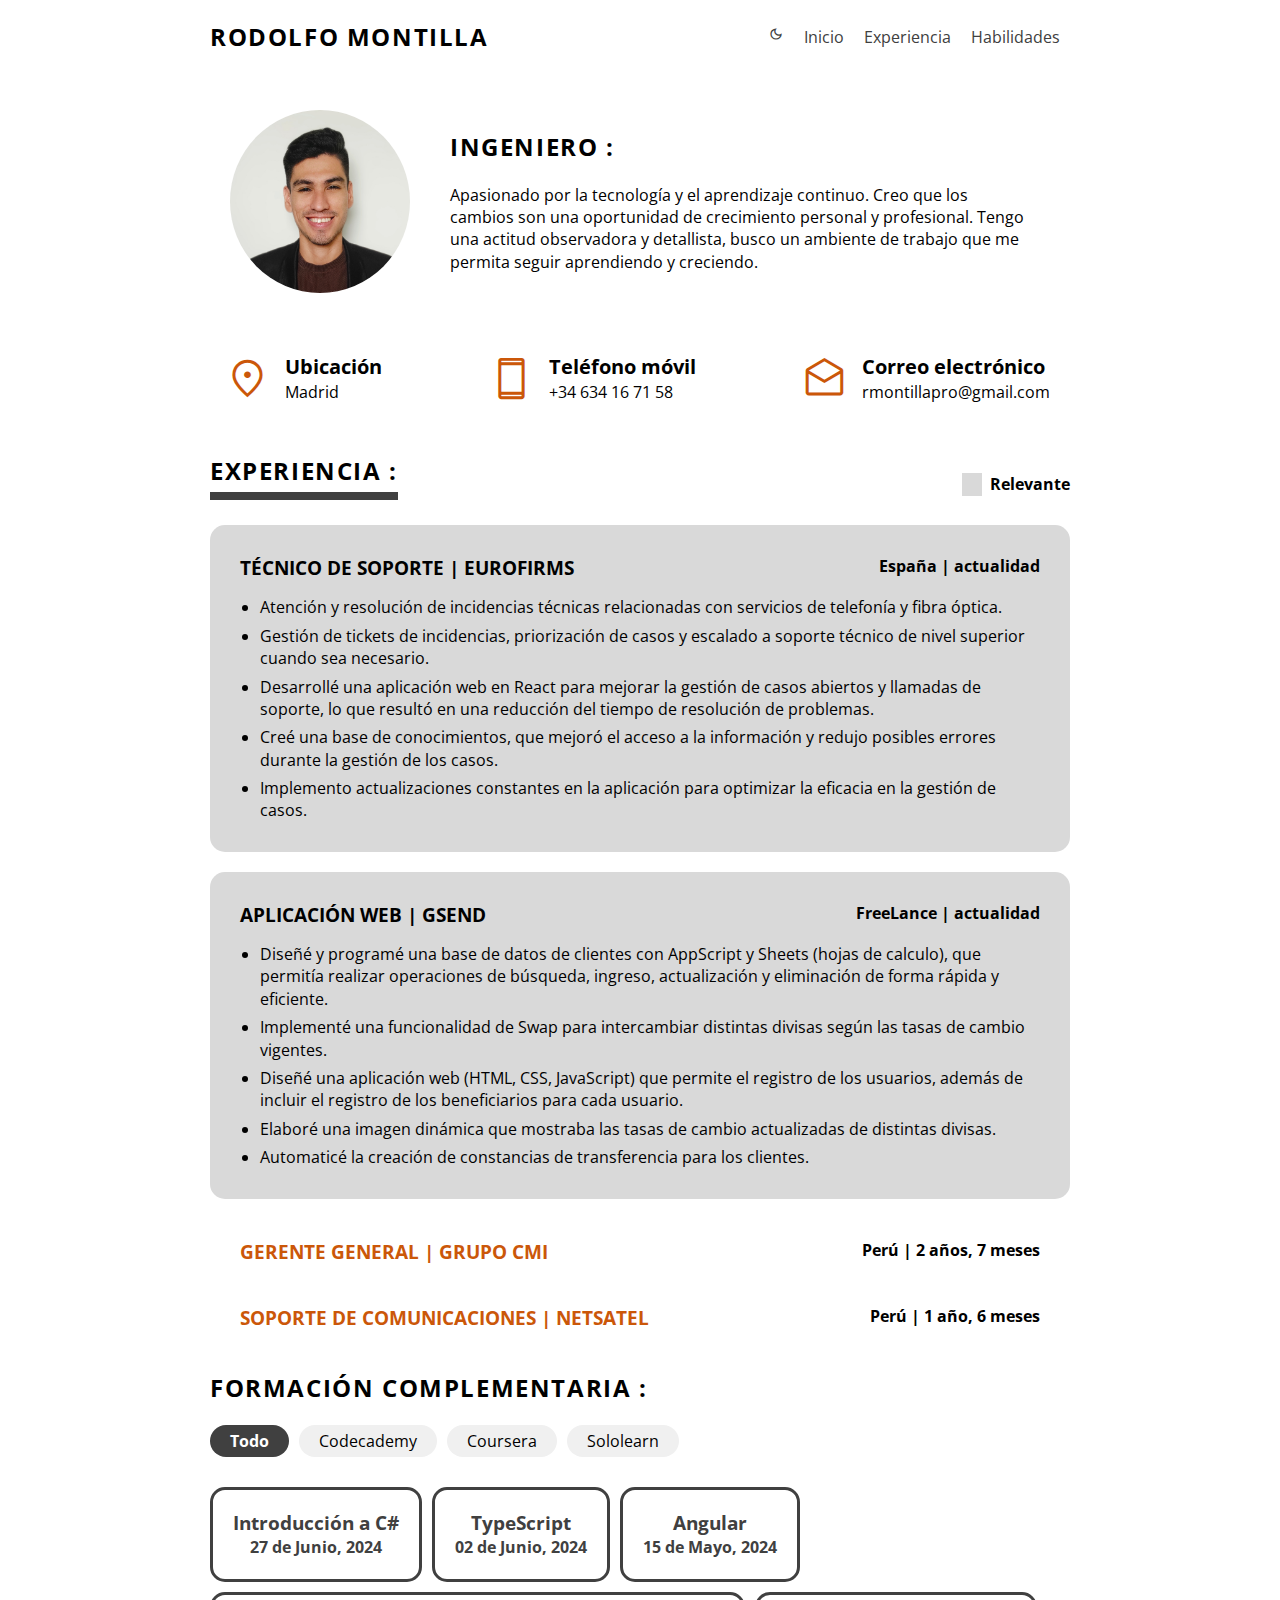
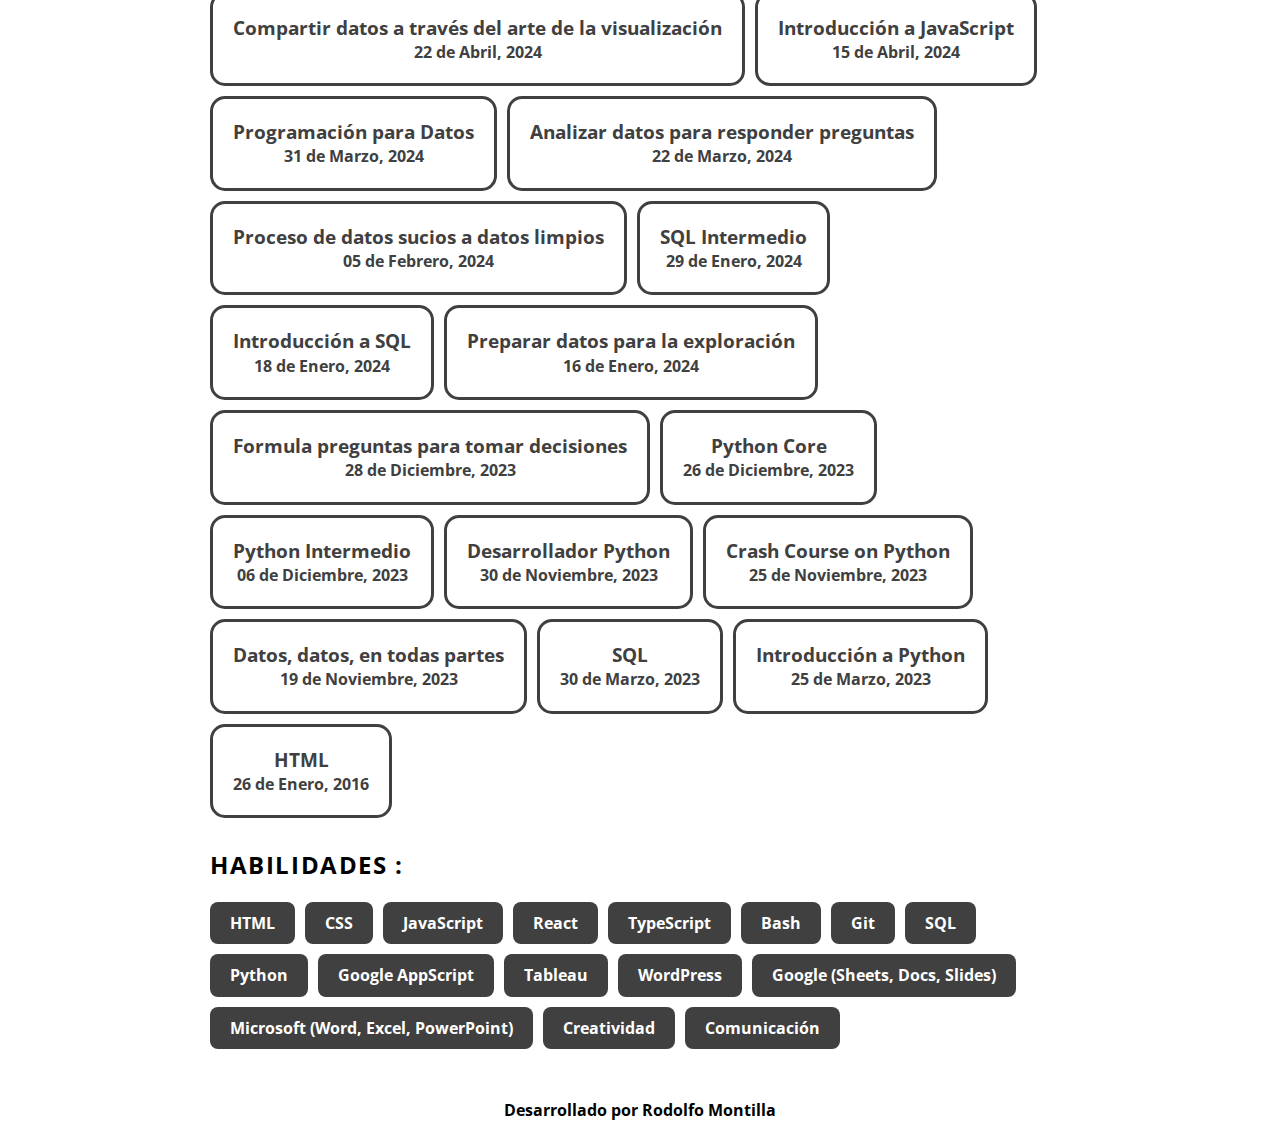
==== commit 2eb5f49e: "v1.6 se actualiza información de experiencia" ====
--- a/index.html
+++ b/index.html
@@ -5,6 +5,7 @@
     <meta name="viewport" content="width=device-width, initial-scale=1.0">
     <link rel="stylesheet" href="folder/style.css">
     <link rel="stylesheet" href="https://fonts.googleapis.com/css2?family=Material+Symbols+Outlined:opsz,wght,FILL,GRAD@20..48,100..700,0..1,-50..200" />
+    <link rel="stylesheet" href="https://fonts.googleapis.com/css2?family=Open+Sans:ital,wght@0,300..800;1,300..800&display=swap" >
     <script src="script.js" defer></script>
     <title>Portafolio - Rodolfo Montilla</title>
 </head>
@@ -52,7 +53,7 @@
                     </span>
                     <div>
                         <h3>Ubicación</h3>
-                        <p>Valdebebas, 28055</p>
+                        <p>Madrid</p>
                     </div>
                 </div>
 
@@ -84,6 +85,20 @@
                 <div class="experiencia-relevancia">
                     <h2>Experiencia  :</h2>
                     <h4>Relevante</h4>
+                </div>
+                <div class="experiencia-profesional relevante">
+                    <div class="titulo-experiencia">
+                        <h3>Técnico de Soporte | Eurofirms</h3>
+                        <h4>España | actualidad</h4>
+                    </div>
+
+                    <ul>
+                        <li>Atención y resolución de incidencias técnicas relacionadas con servicios de telefonía y fibra óptica.</li>
+                        <li>Gestión de tickets de incidencias, priorización de casos y escalado a soporte técnico de nivel superior cuando sea necesario.</li>
+                        <li>Desarrollé una aplicación web en React para mejorar la gestión de casos abiertos y llamadas de soporte, lo que resultó en una reducción del tiempo de resolución de problemas.</li>
+                        <li>Creé una base de conocimientos, que mejoró el acceso a la información y redujo posibles errores durante la gestión de los casos.</li>
+                        <li>Implemento actualizaciones constantes en la aplicación para optimizar la eficacia en la gestión de casos.</li> 
+                    </ul>
                 </div>
                 <div class="experiencia-profesional relevante">
                     <div class="titulo-experiencia">
@@ -313,6 +328,7 @@
                     <li>HTML</li>
                     <li>CSS</li>
                     <li>JavaScript</li>
+                    <li>React</li>
                     <li>TypeScript</li>
                     <li>Bash</li>
                     <li>Git</li>
--- a/folder/style.css
+++ b/folder/style.css
@@ -14,7 +14,8 @@
     padding: 0;
     margin: 0;
     box-sizing: border-box;
-    font-family: 'Gill Sans', 'Gill Sans MT', Calibri, 'Trebuchet MS', sans-serif;
+    font-family: 'Open Sans', 'Gill Sans', 'Gill Sans MT', Calibri, 'Trebuchet MS', sans-serif;
+    line-height: 1.4;
 }
 
 
@@ -25,7 +26,7 @@
     background-color: transparent;
     border: none;
     cursor: pointer;
-    font-size: 16px;
+    font-size: 12px;
     color: var(--color-primario); /* Ajusta el color del icono */
     transition: color 0.3s ease;
   }
@@ -116,7 +117,7 @@
 }
 
 .foto-perfil {
-    width: 150px;
+    width: 180px;
     border-radius: 50%;
 }
 
@@ -142,7 +143,7 @@
 
 .experiencia-relevancia  h4 {
     padding-left: 8px;
-    border-left: 15px solid var(--color-relevante);
+    border-left: 20px solid var(--color-relevante);
 }
 
 
@@ -166,8 +167,11 @@
 }
 
 .experiencia-profesional ul {
-    margin-left: 15px;
+    margin-left: 20px;
     margin-top: 15px;
+}
+.experiencia-profesional ul li {
+    margin-top: 6px
 }
 
 .relevante, .experiencia-profesional.relevante:hover {
